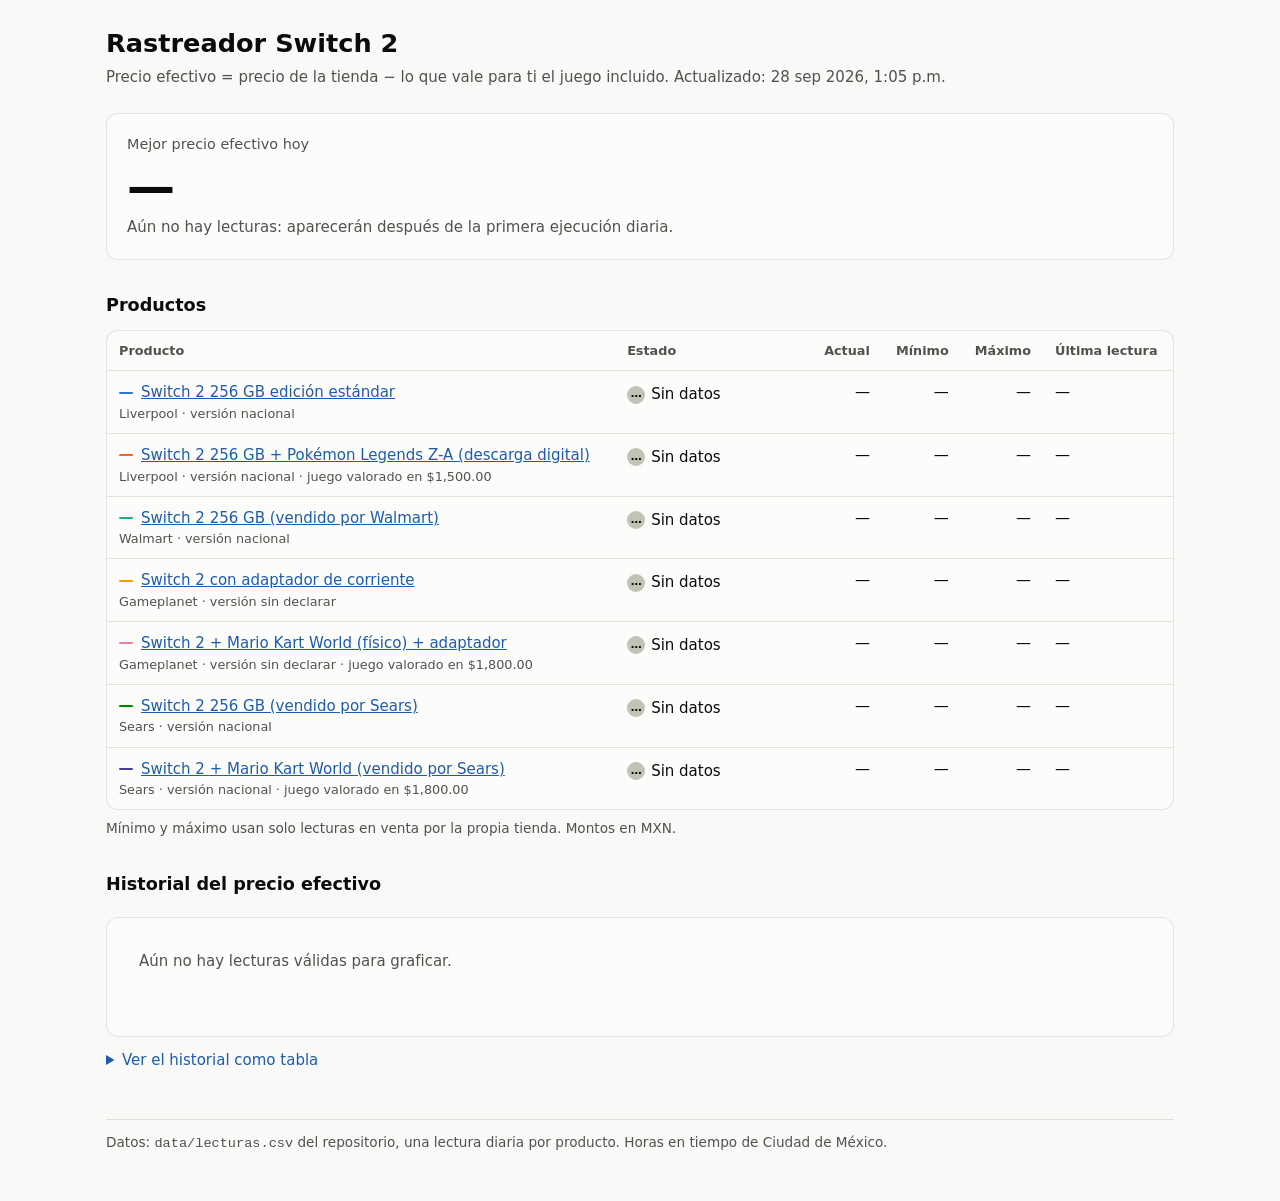
==== docs/index.html @ 188b312e "Rastreador de precios de Switch 2: núcleo, alertas, dashboard y CI - Extractores por tienda (Liverpo" ====
<!doctype html>
<html lang="es-MX">
<head>
  <meta charset="utf-8">
  <meta name="viewport" content="width=device-width, initial-scale=1">
  <!-- GitHub Pages no permite cabeceras propias: la CSP va en <meta>.
       Solo scripts, estilos y datos de este mismo sitio; nada inline, nada externo. -->
  <meta http-equiv="Content-Security-Policy"
        content="default-src 'none'; script-src 'self'; style-src 'self'; img-src 'self' data:; connect-src 'self'; base-uri 'none'; form-action 'none'">
  <meta name="referrer" content="no-referrer">
  <title>Rastreador Switch 2</title>
  <link rel="icon" href="data:,">
  <link rel="stylesheet" href="estilos.css">
  <script src="app.js" defer></script>
</head>
<body>
  <main class="pagina">
    <header class="encabezado">
      <h1>Rastreador Switch 2</h1>
      <p class="subtitulo">
        Precio efectivo = precio de la tienda − lo que vale para ti el juego incluido.
        <span id="actualizado"></span>
      </p>
    </header>

    <section class="destacado" aria-labelledby="titulo-mejor">
      <h2 id="titulo-mejor" class="etiqueta">Mejor precio efectivo hoy</h2>
      <p id="mejor-valor" class="cifra">—</p>
      <p id="mejor-detalle" class="detalle"></p>
    </section>

    <section aria-labelledby="titulo-productos">
      <h2 id="titulo-productos">Productos</h2>
      <div class="tabla-contenedor">
        <table class="tabla" id="tabla-productos">
          <thead>
            <tr>
              <th scope="col">Producto</th>
              <th scope="col">Estado</th>
              <th scope="col" class="num">Actual</th>
              <th scope="col" class="num">Mínimo</th>
              <th scope="col" class="num">Máximo</th>
              <th scope="col">Última lectura</th>
            </tr>
          </thead>
          <tbody></tbody>
        </table>
      </div>
      <p class="nota">Mínimo y máximo usan solo lecturas en venta por la propia tienda. Montos en MXN.</p>
    </section>

    <section aria-labelledby="titulo-historial">
      <h2 id="titulo-historial">Historial del precio efectivo</h2>
      <ul class="leyenda" id="leyenda"></ul>
      <div class="grafica" id="grafica">
        <p class="vacio" id="grafica-vacia" hidden>Aún no hay lecturas válidas para graficar.</p>
      </div>
      <details class="detalles">
        <summary>Ver el historial como tabla</summary>
        <div class="tabla-contenedor">
          <table class="tabla" id="tabla-historial"><thead></thead><tbody></tbody></table>
        </div>
      </details>
    </section>

    <p class="error-carga" id="error-carga" role="alert" hidden></p>

    <footer class="pie">
      Datos: <code>data/lecturas.csv</code> del repositorio, una lectura diaria por producto.
      Horas en tiempo de Ciudad de México.
    </footer>
  </main>
</body>
</html>
---- docs/estilos.css ----
/* Tokens por rol. El modo oscuro son pasos propios de la misma paleta, no un filtro. */
:root {
  color-scheme: light;
  --plano: #f9f9f7;
  --superficie: #fcfcfb;
  --tinta: #0b0b0b;
  --tinta-2: #52514e;
  --tinta-tenue: #6b6a65;
  --reticula: #e1e0d9;
  --eje: #c3c2b7;
  --borde: rgba(11, 11, 11, 0.10);
  --enlace: #1c5cab;

  --series-1: #2a78d6; --series-2: #eb6834; --series-3: #1baf7a; --series-4: #eda100;
  --series-5: #e87ba4; --series-6: #008300; --series-7: #4a3aa7; --series-8: #e34948;

  --estado-bien: #0ca30c; --estado-aviso: #fab219; --estado-serio: #ec835a; --estado-critico: #d03b3b;
}

@media (prefers-color-scheme: dark) {
  :root:where(:not([data-theme="light"])) {
    color-scheme: dark;
    --plano: #0d0d0d;
    --superficie: #1a1a19;
    --tinta: #ffffff;
    --tinta-2: #c3c2b7;
    --tinta-tenue: #a3a29b;
    --reticula: #2c2c2a;
    --eje: #383835;
    --borde: rgba(255, 255, 255, 0.10);
    --enlace: #86b6ef;
    --series-1: #3987e5; --series-2: #d95926; --series-3: #199e70; --series-4: #c98500;
    --series-5: #d55181; --series-6: #008300; --series-7: #9085e9; --series-8: #e66767;
  }
}

* { box-sizing: border-box; }

body {
  margin: 0;
  background: var(--plano);
  color: var(--tinta);
  font: 15px/1.5 system-ui, -apple-system, "Segoe UI", sans-serif;
}

.pagina { max-width: 1100px; margin: 0 auto; padding: 24px 16px 48px; }
h1 { font-size: 1.6rem; margin: 0 0 4px; }
h2 { font-size: 1.1rem; margin: 32px 0 12px; }
a { color: var(--enlace); }
.subtitulo, .nota, .pie { color: var(--tinta-2); }
.subtitulo { margin: 0; }
.nota { font-size: 0.85rem; margin: 8px 0 0; }
.pie { font-size: 0.85rem; margin-top: 40px; border-top: 1px solid var(--reticula); padding-top: 12px; }

/* ---- cifra destacada */
.destacado {
  margin-top: 24px; padding: 20px; background: var(--superficie);
  border: 1px solid var(--borde); border-radius: 12px;
}
.destacado .etiqueta { font-size: 0.9rem; font-weight: 500; color: var(--tinta-2); margin: 0; }
.cifra { font-size: 3rem; font-weight: 600; margin: 4px 0; line-height: 1.1; }
.detalle { margin: 0; color: var(--tinta-2); }

/* ---- tablas */
.tabla-contenedor { overflow-x: auto; background: var(--superficie); border: 1px solid var(--borde); border-radius: 12px; }
.tabla { width: 100%; border-collapse: collapse; min-width: 760px; }
#tabla-productos td:first-child { min-width: 240px; }
#tabla-productos td:nth-child(2) { min-width: 190px; }
#tabla-productos td:last-child { white-space: nowrap; }
.tabla th, .tabla td { padding: 10px 12px; text-align: left; vertical-align: top; border-bottom: 1px solid var(--reticula); }
.tabla tbody tr:last-child td { border-bottom: 0; }
.tabla th { font-size: 0.8rem; font-weight: 600; color: var(--tinta-2); }
.tabla .num { text-align: right; font-variant-numeric: tabular-nums; white-space: nowrap; }
.secundario { display: block; font-size: 0.8rem; color: var(--tinta-2); }
.producto-nombre { display: flex; align-items: center; gap: 8px; font-weight: 500; }

/* clave de línea: identifica la serie sin teñir el texto */
.clave { flex: none; width: 14px; height: 2px; border-radius: 1px; background: var(--color-serie); }

/* ---- estado: icono + texto, nunca solo color */
.estado { display: inline-flex; align-items: center; gap: 6px; font-weight: 500; white-space: nowrap; }
.estado-icono {
  display: inline-grid; place-items: center; width: 18px; height: 18px; border-radius: 50%;
  font-size: 11px; font-weight: 700; color: #0b0b0b; background: var(--color-estado);
}
.estado-bien { --color-estado: var(--estado-bien); }
.estado-aviso { --color-estado: var(--estado-aviso); }
.estado-serio { --color-estado: var(--estado-serio); }
.estado-critico { --color-estado: var(--estado-critico); }
.estado-bien .estado-icono, .estado-critico .estado-icono { color: #ffffff; }
.estado-sin { --color-estado: var(--eje); }

/* ---- leyenda y gráfica */
.leyenda { list-style: none; display: flex; flex-wrap: wrap; gap: 6px 18px; padding: 0; margin: 0 0 8px; font-size: 0.85rem; color: var(--tinta-2); }
.leyenda li { display: flex; align-items: center; gap: 6px; }

.grafica {
  position: relative; background: var(--superficie); border: 1px solid var(--borde);
  border-radius: 12px; padding: 8px; min-height: 120px;
}
.grafica svg { display: block; width: 100%; height: auto; overflow: visible; }
.grafica svg:focus-visible { outline: 2px solid var(--enlace); outline-offset: 2px; border-radius: 8px; }
.vacio { color: var(--tinta-2); padding: 24px; margin: 0; }

.reticula { stroke: var(--reticula); stroke-width: 1; }
.eje { stroke: var(--eje); stroke-width: 1; }
.texto-eje { fill: var(--tinta-tenue); font-size: 12px; font-variant-numeric: tabular-nums; }
.objetivo { stroke: var(--tinta-2); stroke-width: 1; }
.texto-objetivo { fill: var(--tinta-2); font-size: 12px; }
.linea { fill: none; stroke-width: 2; stroke-linejoin: round; stroke-linecap: round; stroke: var(--color-serie); }
.punto { fill: var(--color-serie); stroke: var(--superficie); stroke-width: 2; }
.cursor { stroke: var(--tinta-tenue); stroke-width: 1; }
.zona-sensible { fill: transparent; cursor: crosshair; }

.serie-1 { --color-serie: var(--series-1); } .serie-2 { --color-serie: var(--series-2); }
.serie-3 { --color-serie: var(--series-3); } .serie-4 { --color-serie: var(--series-4); }
.serie-5 { --color-serie: var(--series-5); } .serie-6 { --color-serie: var(--series-6); }
.serie-7 { --color-serie: var(--series-7); } .serie-8 { --color-serie: var(--series-8); }
.serie-otra { --color-serie: var(--tinta-tenue); }

.tooltip {
  position: absolute; pointer-events: none; z-index: 1; min-width: 200px; max-width: 360px;
  background: var(--superficie); border: 1px solid var(--borde); border-radius: 8px;
  box-shadow: 0 4px 16px rgba(0, 0, 0, 0.12); padding: 8px 10px; font-size: 0.8rem;
}
.tooltip-fecha { color: var(--tinta-2); margin-bottom: 4px; }
.tooltip-fila { display: flex; align-items: center; gap: 8px; }
.tooltip-valor { font-weight: 600; color: var(--tinta); font-variant-numeric: tabular-nums; }
.tooltip-nombre { color: var(--tinta-2); overflow: hidden; text-overflow: ellipsis; white-space: nowrap; }

.detalles { margin-top: 12px; }
.detalles summary { cursor: pointer; color: var(--enlace); margin-bottom: 8px; }
.error-carga { color: var(--estado-critico); font-weight: 600; }
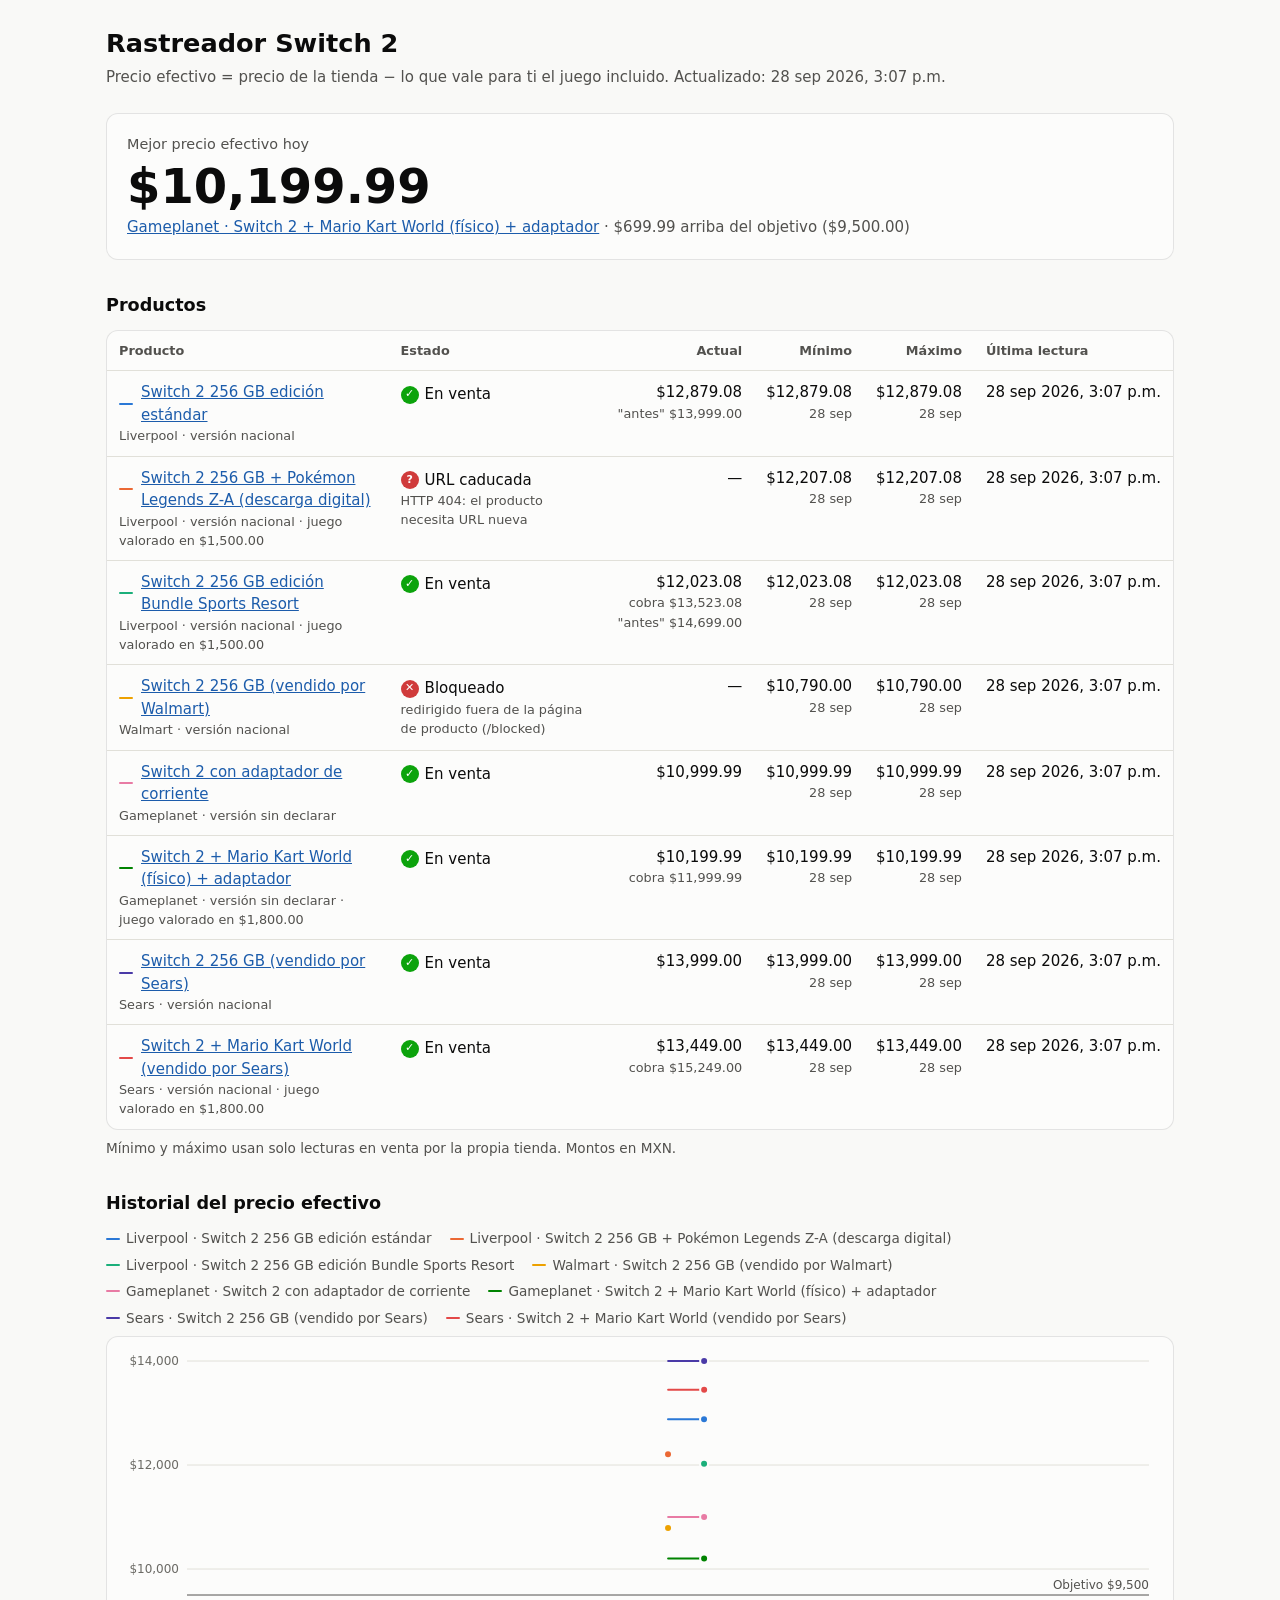
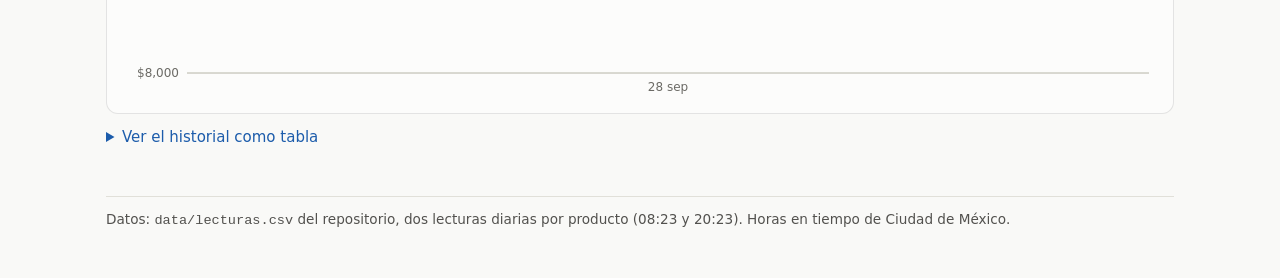
==== commit 9fb4bf06: "Rastrear dos veces al día y documentar Mercado Libre como descartada - Cron a las 02:23 y 14:23 UTC " ====
--- a/docs/index.html
+++ b/docs/index.html
@@ -66,7 +66,7 @@
     <p class="error-carga" id="error-carga" role="alert" hidden></p>
 
     <footer class="pie">
-      Datos: <code>data/lecturas.csv</code> del repositorio, una lectura diaria por producto.
+      Datos: <code>data/lecturas.csv</code> del repositorio, dos lecturas diarias por producto (08:23 y 20:23).
       Horas en tiempo de Ciudad de México.
     </footer>
   </main>
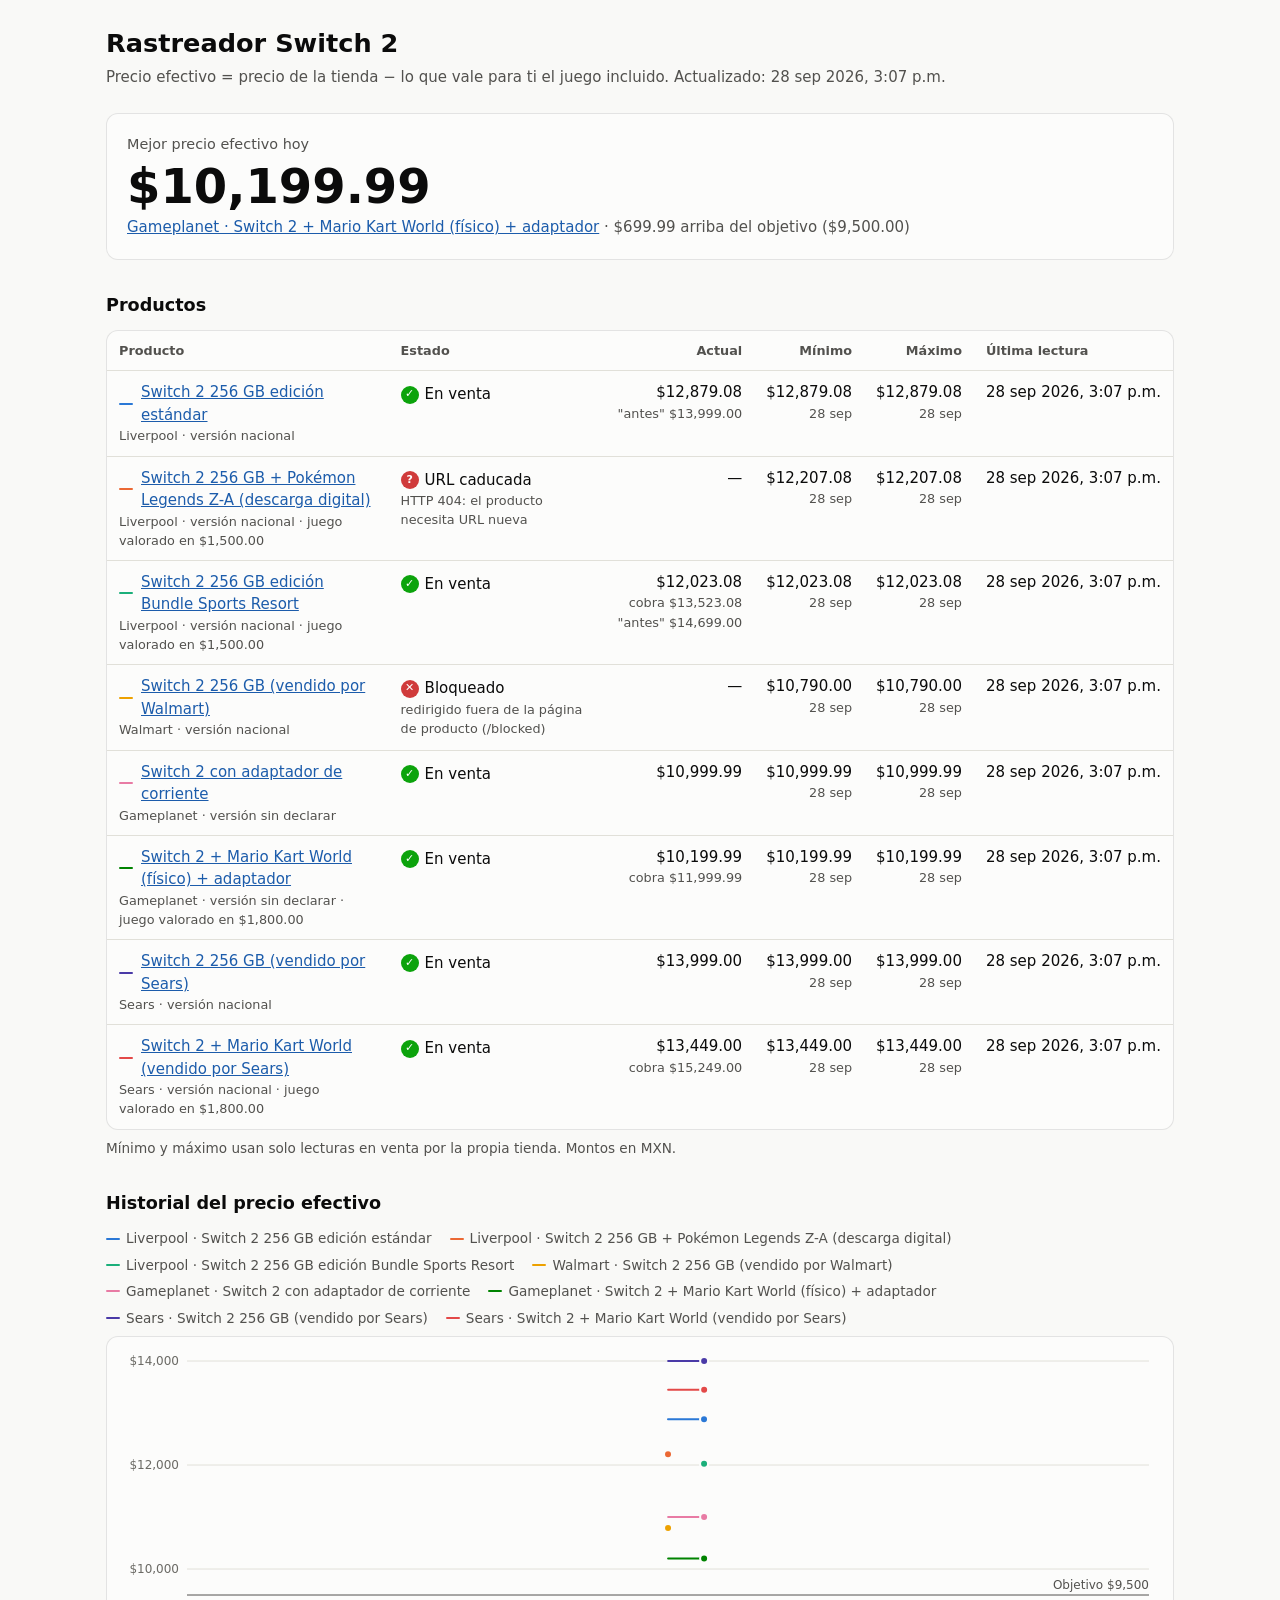
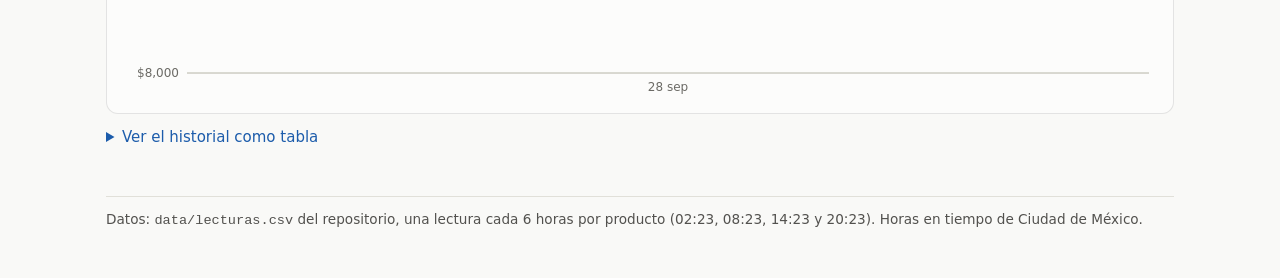
==== commit c774abcb: "Rastrear cada 6 horas (02:23, 08:23, 14:23 y 20:23 CDMX) lecturas_minimas 6 -> 12 para conservar ~3 " ====
--- a/docs/index.html
+++ b/docs/index.html
@@ -66,7 +66,7 @@
     <p class="error-carga" id="error-carga" role="alert" hidden></p>
 
     <footer class="pie">
-      Datos: <code>data/lecturas.csv</code> del repositorio, dos lecturas diarias por producto (08:23 y 20:23).
+      Datos: <code>data/lecturas.csv</code> del repositorio, una lectura cada 6 horas por producto (02:23, 08:23, 14:23 y 20:23).
       Horas en tiempo de Ciudad de México.
     </footer>
   </main>
